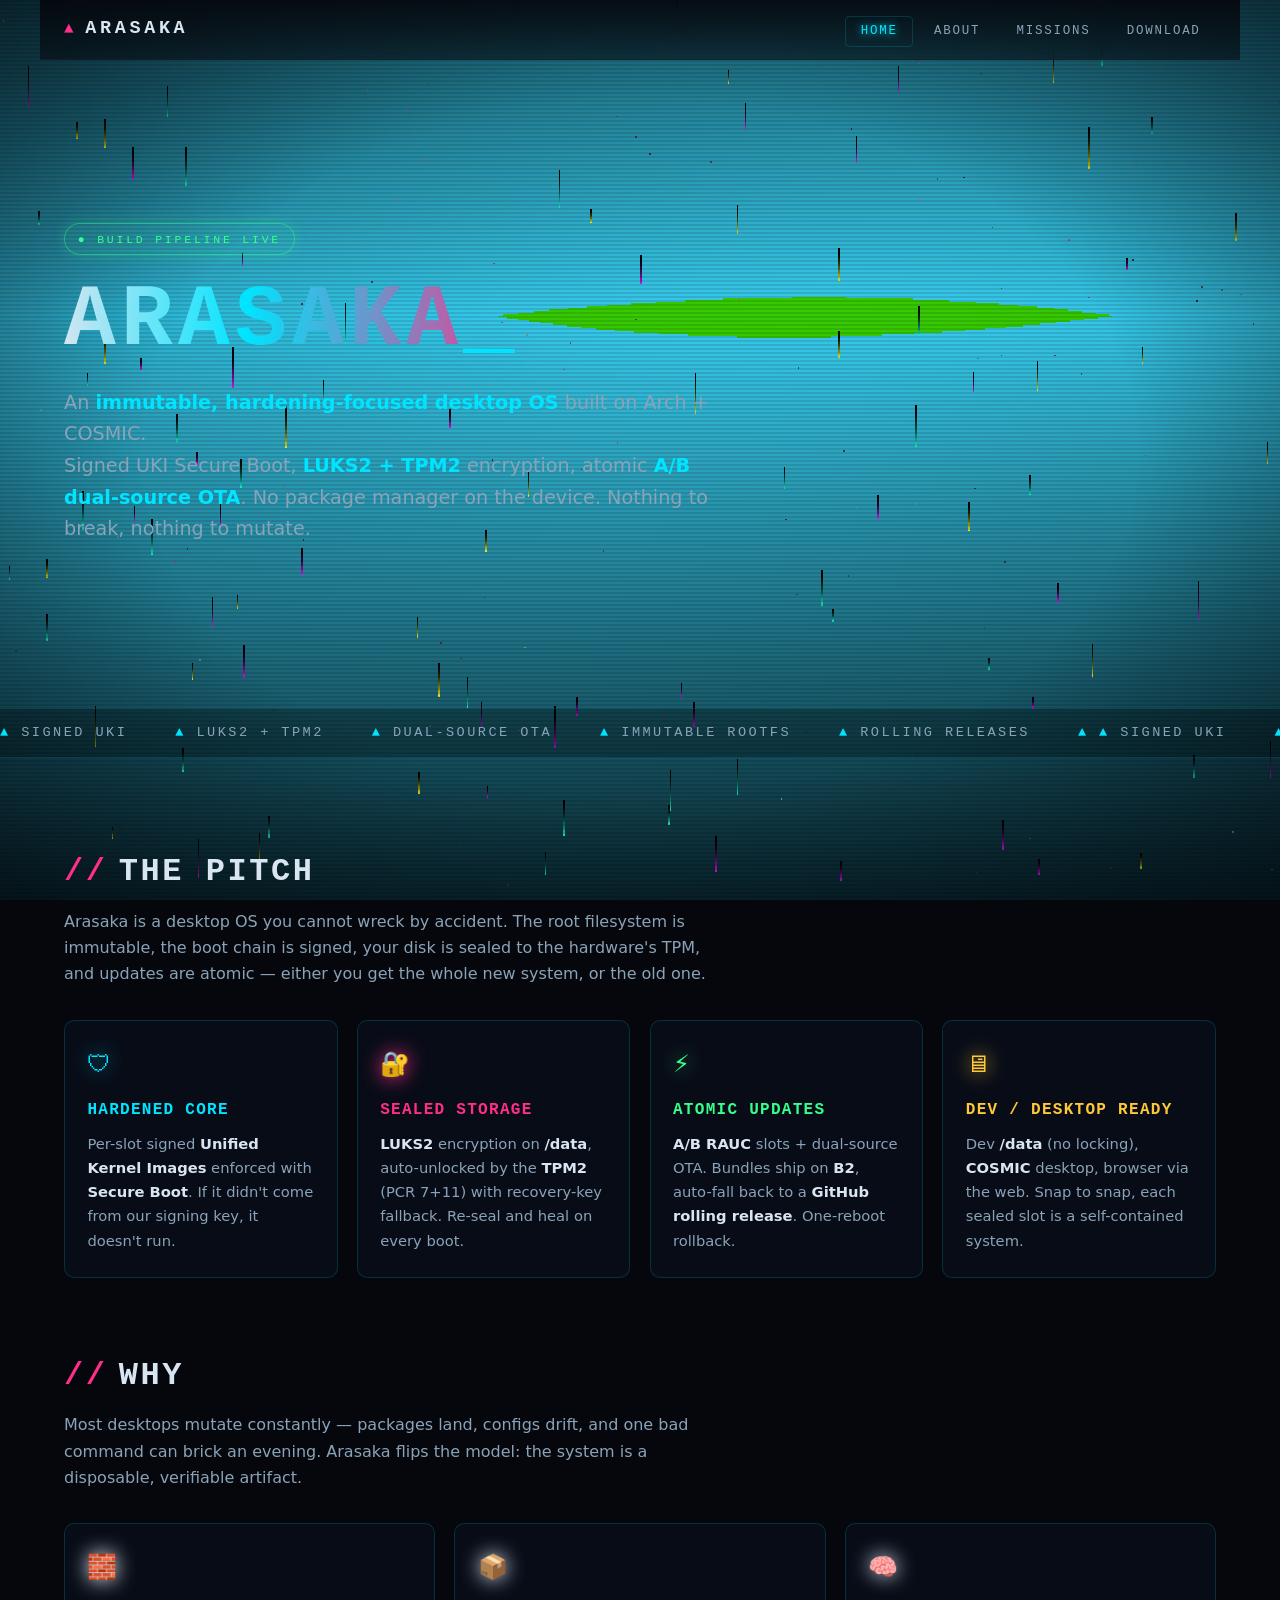
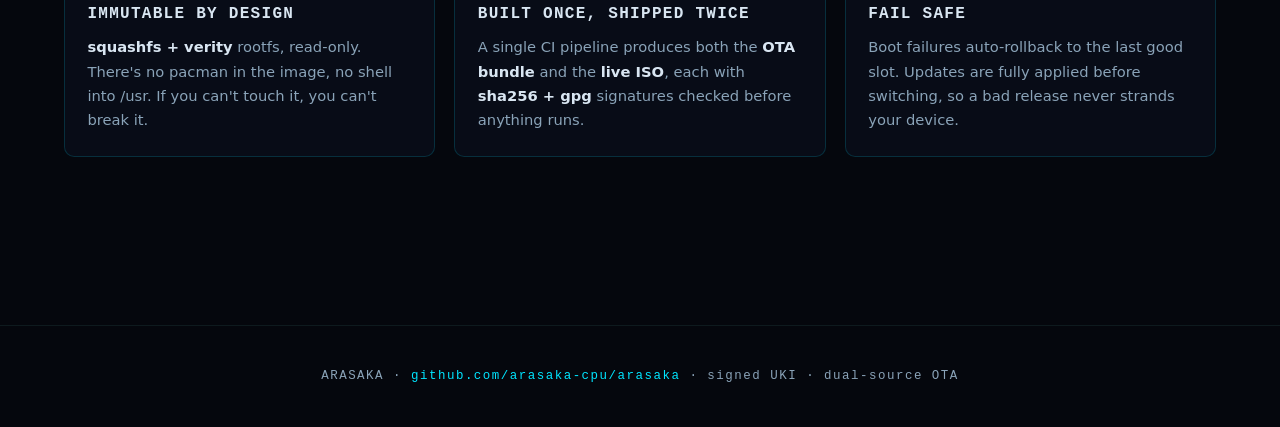
==== index.html @ d81a2105 "feat: static site - WASM background, home/about/missions/download/404 pages" ====
<!DOCTYPE html>
<html lang="en">
<head>
<meta charset="utf-8">
<meta name="viewport" content="width=device-width, initial-scale=1">
<title>ARASAKA — a hardened, immutable desktop OS</title>
<meta name="description" content="Arasaka is an immutable, hardening-focused Arch + COSMIC desktop OS with signed UKI Secure Boot, LUKS2 + TPM2 encryption, and atomic dual-source OTA updates.">
<link rel="icon" href="data:image/svg+xml,%3Csvg xmlns='http://www.w3.org/2000/svg' viewBox='0 0 24 24'%3E%3Cpath fill='%23ff2e88' d='M12 2 2 22h20Z'/%3E%3C/svg%3E">
<link rel="stylesheet" href="assets/css/style.css">
</head>
<body class="scanlines">
<canvas id="bg" aria-hidden="true"></canvas>

<nav>
  <a class="logo" href="index.html"><span class="tri">▲</span>ARASAKA</a>
  <ul>
    <li><a class="link" href="index.html" aria-current="page">Home</a></li>
    <li><a class="link" href="about.html">About</a></li>
    <li><a class="link" href="missions.html">Missions</a></li>
    <li><a class="link" href="download.html">Download</a></li>
  </ul>
</nav>

<div class="hero">
  <span class="badge">● build pipeline live</span>
  <h1>ARASAKA<span class="cursor">_</span></h1>
  <p class="tagline">
    An <b>immutable, hardening-focused desktop OS</b> built on Arch + COSMIC.<br>
    Signed UKI Secure Boot, <b>LUKS2 + TPM2</b> encryption, atomic <b>A/B dual-source OTA</b>.
    No package manager on the device. Nothing to break, nothing to mutate.
  </p>
</div>

<div class="ticker" aria-hidden="true">
  <div class="ticker-track">
    <span><b>▲</b> SIGNED UKI</span>
    <span><b>▲</b> LUKS2 + TPM2</span>
    <span><b>▲</b> DUAL-SOURCE OTA</span>
    <span><b>▲</b> IMMUTABLE ROOTFS</span>
    <span><b>▲</b> ROLLING RELEASES</span>
    <span><b>▲</b> <b>▲</b> SIGNED UKI</span>
    <span><b>▲</b> LUKS2 + TPM2</span>
    <span><b>▲</b> DUAL-SOURCE OTA</span>
    <span><b>▲</b> IMMUTABLE ROOTFS</span>
    <span><b>▲</b> ROLLING RELEASES</span>
  </div>
</div>

<main>
  <section>
    <h2 class="sec">The pitch</h2>
    <p class="sec-sub">
      Arasaka is a desktop OS you cannot wreck by accident. The root filesystem is
      immutable, the boot chain is signed, your disk is sealed to the hardware's TPM,
      and updates are atomic — either you get the whole new system, or the old one.
    </p>
    <div class="grid">
      <div class="card cyan">
        <div class="icon">🛡</div>
        <h3>Hardened core</h3>
        <p>Per-slot signed <b>Unified Kernel Images</b> enforced with <b>Secure Boot</b>. If it didn't come from our signing key, it doesn't run.</p>
      </div>
      <div class="card magenta">
        <div class="icon">🔐</div>
        <h3>Sealed storage</h3>
        <p><b>LUKS2</b> encryption on <b>/data</b>, auto-unlocked by the <b>TPM2</b> (PCR 7+11) with recovery-key fallback. Re-seal and heal on every boot.</p>
      </div>
      <div class="card green">
        <div class="icon">⚡</div>
        <h3>Atomic updates</h3>
        <p><b>A/B RAUC</b> slots + dual-source OTA. Bundles ship on <b>B2</b>, auto-fall back to a <b>GitHub rolling release</b>. One-reboot rollback.</p>
      </div>
      <div class="card amber">
        <div class="icon">🖥</div>
        <h3>Dev / desktop ready</h3>
        <p>Dev <b>/data</b> (no locking), <b>COSMIC</b> desktop, browser via the web. Snap to snap, each sealed slot is a self-contained system.</p>
      </div>
    </div>
  </section>

  <section>
    <h2 class="sec">Why</h2>
    <p class="sec-sub">
      Most desktops mutate constantly — packages land, configs drift, and one bad
      command can brick an evening. Arasaka flips the model: the system is a
      disposable, verifiable artifact.
    </p>
    <div class="grid">
      <div class="card">
        <div class="icon cyan">🧱</div>
        <h3>Immutable by design</h3>
        <p><b>squashfs + verity</b> rootfs, read-only. There's no pacman in the image, no shell into /usr. If you can't touch it, you can't break it.</p>
      </div>
      <div class="card">
        <div class="icon magenta">📦</div>
        <h3>Built once, shipped twice</h3>
        <p>A single CI pipeline produces both the <b>OTA bundle</b> and the <b>live ISO</b>, each with <b>sha256 + gpg</b> signatures checked before anything runs.</p>
      </div>
      <div class="card">
        <div class="icon green">🧠</div>
        <h3>Fail safe</h3>
        <p>Boot failures auto-rollback to the last good slot. Updates are fully applied before switching, so a bad release never strands your device.</p>
      </div>
    </div>
  </section>
</main>

<footer>
  <p>ARASAKA · <a href="https://github.com/arasaka-cpu/arasaka" target="_blank" rel="noopener">github.com/arasaka-cpu/arasaka</a> · signed UKI · dual-source OTA</p>
</footer>

<script src="assets/js/loader.js" defer></script>
</body>
</html>
---- assets/css/style.css ----
/* =============================================================
   ARASAKA site theme — neon cyberpunk, no JS for the pretty parts.
   Motion is: CSS keyframes + a WASM-rendered <canvas> background.
   ============================================================= */

:root {
  --bg: #05070d;
  --panel: rgba(10, 16, 28, 0.72);
  --panel-solid: #0a101c;
  --line: rgba(0, 229, 255, 0.16);
  --line-soft: rgba(127, 255, 240, 0.08);
  --cyan: #00e5ff;
  --magenta: #ff2e88;
  --green: #37ff8b;
  --amber: #ffc837;
  --text: #d9e6f2;
  --text-dim: #8aa3b8;
  --mono: "JetBrains Mono", "Fira Code", ui-monospace, "Cascadia Mono", Consolas, monospace;
  --sans: "Inter", system-ui, -apple-system, "Segoe UI", Roboto, sans-serif;
}

* { box-sizing: border-box; margin: 0; padding: 0; }

html { scroll-behavior: smooth; }

body {
  background: var(--bg);
  color: var(--text);
  font-family: var(--sans);
  line-height: 1.65;
  min-height: 100vh;
  overflow-x: hidden;
}

::selection { background: var(--magenta); color: #fff; }

/* ---------- animated WASM background ---------- */
#bg {
  position: fixed;
  inset: 0;
  width: 100%;
  height: 100%;
  z-index: -2;
  object-fit: cover;
  image-rendering: pixelated;
  opacity: 0.9;
}

/* CRT scanlines + vignette (pure CSS) */
.scanlines::before {
  content: "";
  position: fixed;
  inset: 0;
  z-index: -1;
  pointer-events: none;
  background: repeating-linear-gradient(
    0deg,
    rgba(0, 0, 0, 0) 0px,
    rgba(0, 0, 0, 0) 2px,
    rgba(0, 0, 0, 0.22) 3px,
    rgba(0, 0, 0, 0) 4px
  );
}
.scanlines::after {
  content: "";
  position: fixed;
  inset: 0;
  z-index: -1;
  pointer-events: none;
  background: radial-gradient(
    ellipse at center,
    rgba(0, 0, 0, 0) 55%,
    rgba(2, 4, 10, 0.55) 100%
  );
}

/* ---------- nav ---------- */
nav {
  position: sticky;
  top: 0;
  z-index: 50;
  display: flex;
  align-items: center;
  justify-content: space-between;
  gap: 1rem;
  padding: 0.9rem 1.5rem;
  max-width: 1200px;
  margin: 0 auto;
  flex-wrap: wrap;
  background: linear-gradient(180deg, rgba(5, 7, 13, 0.9), rgba(5, 7, 13, 0.55));
  backdrop-filter: blur(10px);
  border-bottom: 1px solid var(--line-soft);
}

.logo {
  font-family: var(--mono);
  font-weight: 800;
  font-size: 1.15rem;
  letter-spacing: 0.2em;
  text-decoration: none;
  color: var(--text);
  display: flex;
  align-items: center;
  gap: 0.5rem;
  white-space: nowrap;
}
.logo .tri { color: var(--magenta); font-size: 1rem; animation: pulse 2.4s infinite; }

nav ul {
  list-style: none;
  display: flex;
  gap: 0.35rem;
  flex-wrap: wrap;
}
nav a.link {
  font-family: var(--mono);
  font-size: 0.78rem;
  letter-spacing: 0.14em;
  text-transform: uppercase;
  text-decoration: none;
  color: var(--text-dim);
  padding: 0.45rem 0.9rem;
  border: 1px solid transparent;
  border-radius: 4px;
  transition: color 0.15s, border-color 0.15s, box-shadow 0.15s;
}
nav a.link:hover { color: var(--cyan); border-color: var(--line); box-shadow: 0 0 12px rgba(0, 229, 255, 0.25); }
nav a.link[aria-current] { color: var(--cyan); border-color: var(--line); text-shadow: 0 0 8px var(--cyan); }

/* ---------- hero ---------- */
.hero {
  min-height: 72vh;
  display: flex;
  flex-direction: column;
  justify-content: center;
  align-items: flex-start;
  gap: 1.4rem;
  padding: 4rem 1.5rem;
  max-width: 1200px;
  margin: 0 auto;
}

.badge {
  font-family: var(--mono);
  font-size: 0.72rem;
  letter-spacing: 0.24em;
  text-transform: uppercase;
  color: var(--green);
  border: 1px solid rgba(55, 255, 139, 0.4);
  padding: 0.35rem 0.8rem;
  border-radius: 999px;
  background: rgba(55, 255, 139, 0.06);
  box-shadow: 0 0 14px rgba(55, 255, 139, 0.2);
  animation: pulse 3s infinite;
}

h1 {
  font-family: var(--mono);
  font-size: clamp(2.6rem, 8vw, 5.4rem);
  font-weight: 800;
  letter-spacing: 0.06em;
  line-height: 1;
  text-transform: uppercase;
  background: linear-gradient(90deg, var(--text) 0%, var(--cyan) 40%, var(--magenta) 100%);
  -webkit-background-clip: text;
  background-clip: text;
  color: transparent;
  text-shadow: 0 0 40px rgba(0, 229, 255, 0.15);
}

h1 .cursor {
  color: var(--cyan);
  background: linear-gradient(90deg, var(--text) 0%, var(--cyan) 40%, var(--magenta) 100%);
  -webkit-background-clip: text;
  background-clip: text;
  animation: blink 1s steps(2) infinite;
}

.hero p.tagline {
  max-width: 56ch;
  color: var(--text-dim);
  font-size: clamp(1rem, 1.8vw, 1.2rem);
}
.hero p.tagline b { color: var(--cyan); font-weight: 600; }

/* ---------- sections ---------- */
main { max-width: 1200px; margin: 0 auto; padding: 1rem 1.5rem 6rem; }

section { margin-bottom: 4.5rem; }

h2.sec {
  font-family: var(--mono);
  font-size: clamp(1.4rem, 3vw, 2rem);
  font-weight: 700;
  letter-spacing: 0.08em;
  text-transform: uppercase;
  margin-bottom: 0.6rem;
  display: flex;
  align-items: center;
  gap: 0.7rem;
}
h2.sec::before { content: "//"; color: var(--magenta); }
.sec-sub { color: var(--text-dim); max-width: 64ch; margin-bottom: 2rem; }

/* ---------- cards ---------- */
.grid {
  display: grid;
  grid-template-columns: repeat(auto-fit, minmax(260px, 1fr));
  gap: 1.2rem;
}

.card {
  background: var(--panel);
  border: 1px solid var(--line);
  border-radius: 10px;
  padding: 1.5rem 1.4rem;
  backdrop-filter: blur(6px);
  transition: transform 0.2s, border-color 0.2s, box-shadow 0.2s;
}
.card:hover {
  transform: translateY(-4px);
  border-color: rgba(0, 229, 255, 0.5);
  box-shadow: 0 8px 30px rgba(0, 229, 255, 0.12);
}
.card .icon {
  font-size: 1.5rem;
  margin-bottom: 0.8rem;
  filter: drop-shadow(0 0 10px currentColor);
}
.card.cyan { color: var(--cyan); }
.card.magenta { color: var(--magenta); }
.card.green { color: var(--green); }
.card.amber { color: var(--amber); }
.card h3 { font-family: var(--mono); font-size: 1rem; letter-spacing: 0.08em; text-transform: uppercase; margin-bottom: 0.5rem; }
.card p { color: var(--text-dim); font-size: 0.92rem; }
.card p b { color: var(--text); }

/* ---------- glitch title ---------- */
.glitch {
  position: relative;
  display: inline-block;
}
.glitch::before,
.glitch::after {
  content: attr(data-text);
  position: absolute;
  inset: 0;
  pointer-events: none;
}
.glitch::before {
  color: var(--magenta);
  transform: translate(-2px, -1px);
  animation: glitch-a 2.4s infinite steps(2, end);
  opacity: 0.75;
}
.glitch::after {
  color: var(--cyan);
  transform: translate(2px, 1px);
  animation: glitch-b 3.1s infinite steps(2, end);
  opacity: 0.75;
}

/* ---------- ticker ---------- */
.ticker {
  overflow: hidden;
  border-top: 1px solid var(--line);
  border-bottom: 1px solid var(--line);
  padding: 0.8rem 0;
  margin-bottom: 4.5rem;
  background: rgba(0, 0, 0, 0.3);
}
.ticker-track {
  display: flex;
  gap: 3rem;
  width: max-content;
  white-space: nowrap;
  animation: ticker 28s linear infinite;
}
.ticker-track span { font-family: var(--mono); font-size: 0.85rem; letter-spacing: 0.18em; text-transform: uppercase; color: var(--text-dim); }
.ticker-track span b { color: var(--cyan); font-weight: 600; }

/* ---------- timeline / missions ---------- */
.timeline { border-left: 1px solid var(--line); margin-left: 0.5rem; padding-left: 1.6rem; }
.tl-item { position: relative; margin-bottom: 2.2rem; }
.tl-item::before {
  content: "";
  position: absolute;
  left: -1.6rem;
  top: 0.4rem;
  width: 11px;
  height: 11px;
  border-radius: 50%;
  background: var(--cyan);
  box-shadow: 0 0 10px var(--cyan);
  transform: translateX(-50%);
}
.tl-item.done::before { background: var(--green); box-shadow: 0 0 10px var(--green); }
.tl-item.next::before { background: var(--amber); box-shadow: 0 0 10px var(--amber); }
.tl-item h3 { font-family: var(--mono); font-size: 1rem; letter-spacing: 0.06em; text-transform: uppercase; margin-bottom: 0.3rem; }
.tl-item p { color: var(--text-dim); font-size: 0.95rem; max-width: 70ch; }

.status {
  font-family: var(--mono);
  font-size: 0.7rem;
  letter-spacing: 0.16em;
  padding: 0.2rem 0.6rem;
  border-radius: 4px;
  margin-left: 0.6rem;
  vertical-align: middle;
}
.status.done { color: var(--green); border: 1px solid rgba(55,255,139,0.5); }
.status.next { color: var(--amber); border: 1px solid rgba(255,200,55,0.5); }
.status.now { color: var(--cyan); border: 1px solid rgba(0,229,255,0.5); }

/* progress bars (pure CSS animation) */
.bar {
  height: 8px;
  max-width: 420px;
  border-radius: 999px;
  background: rgba(255, 255, 255, 0.06);
  border: 1px solid var(--line-soft);
  overflow: hidden;
  margin-top: 0.7rem;
}
.bar > div {
  height: 100%;
  background: linear-gradient(90deg, var(--cyan), var(--magenta));
  border-radius: 999px;
  animation: grow 1.4s cubic-bezier(0.2, 0.8, 0.2, 1) both;
}

/* ---------- download page ---------- */
.dl-block { margin-bottom: 2.6rem; }
.dl-block h3 { font-family: var(--mono); font-size: 1.05rem; letter-spacing: 0.06em; text-transform: uppercase; margin-bottom: 0.8rem; color: var(--cyan); }
.dl-block p { color: var(--text-dim); max-width: 72ch; margin-bottom: 0.8rem; }
.dl-block p b { color: var(--text); }

.code-box {
  font-family: var(--mono);
  font-size: 0.9rem;
  background: rgba(0, 0, 0, 0.5);
  border: 1px solid var(--line);
  border-left: 3px solid var(--cyan);
  border-radius: 6px;
  padding: 0.9rem 1.1rem;
  margin: 0.8rem 0 1.2rem;
  overflow-x: auto;
  white-space: pre-wrap;
  word-break: break-all;
}

.big-btn {
  display: inline-flex;
  align-items: center;
  gap: 0.7rem;
  font-family: var(--mono);
  font-size: 0.9rem;
  font-weight: 600;
  letter-spacing: 0.12em;
  text-transform: uppercase;
  text-decoration: none;
  color: var(--bg);
  background: linear-gradient(90deg, var(--cyan), var(--magenta));
  padding: 0.95rem 1.8rem;
  border-radius: 8px;
  box-shadow: 0 0 24px rgba(0, 229, 255, 0.35);
  transition: transform 0.15s, box-shadow 0.2s;
}
.big-btn:hover { transform: translateY(-2px); box-shadow: 0 0 40px rgba(255, 46, 136, 0.5); }

/* ---------- footer ---------- */
footer {
  border-top: 1px solid var(--line-soft);
  padding: 2.5rem 1.5rem;
  text-align: center;
  color: var(--text-dim);
  font-family: var(--mono);
  font-size: 0.78rem;
  letter-spacing: 0.12em;
}
footer a { color: var(--cyan); text-decoration: none; }
footer a:hover { text-shadow: 0 0 8px var(--cyan); }

/* ---------- page hero ---------- */
.page-hero { padding: 3.5rem 1.5rem 2.5rem; max-width: 1200px; margin: 0 auto; }
.page-hero h1 { font-size: clamp(2rem, 6vw, 3.6rem); }
.page-hero .sub { color: var(--text-dim); max-width: 68ch; margin-top: 1rem; font-size: 1.05rem; }

/* ---------- keyframes ---------- */
@keyframes pulse {
  0%, 100% { opacity: 1; }
  50% { opacity: 0.45; }
}
@keyframes blink { 0%, 49% { opacity: 1; } 50%, 100% { opacity: 0; } }
@keyframes ticker {
  from { transform: translateX(0); }
  to { transform: translateX(-50%); }
}
@keyframes grow {
  from { width: 0; }
}
@keyframes glitch-a {
  0%, 86%, 100% { clip-path: inset(0 0 100% 0); transform: translate(0, 0); }
  87% { clip-path: inset(10% 0 55% 0); transform: translate(-3px, -2px); }
  91% { clip-path: inset(60% 0 5% 0); transform: translate(3px, 1px); }
  95% { clip-path: inset(30% 0 40% 0); transform: translate(-2px, 2px); }
}
@keyframes glitch-b {
  0%, 82%, 100% { clip-path: inset(100% 0 0 0); transform: translate(0, 0); }
  83% { clip-path: inset(45% 0 30% 0); transform: translate(3px, 1px); }
  88% { clip-path: inset(10% 0 70% 0); transform: translate(-3px, -1px); }
  94% { clip-path: inset(70% 0 10% 0); transform: translate(2px, -2px); }
}

/* ---------- reduced motion ---------- */
@media (prefers-reduced-motion: reduce) {
  .glitch::before, .glitch::after { animation: none; display: none; }
  .ticker-track { animation: none; }
  .bar > div { animation: none; }
  .logo .tri { animation: none; }
  #bg { display: none; }
  html { scroll-behavior: auto; }
}

/* ---------- responsive ---------- */
@media (max-width: 640px) {
  nav { justify-content: center; }
  .hero { min-height: 60vh; align-items: center; text-align: center; }
  .hero p.tagline { margin: 0 auto; }
}
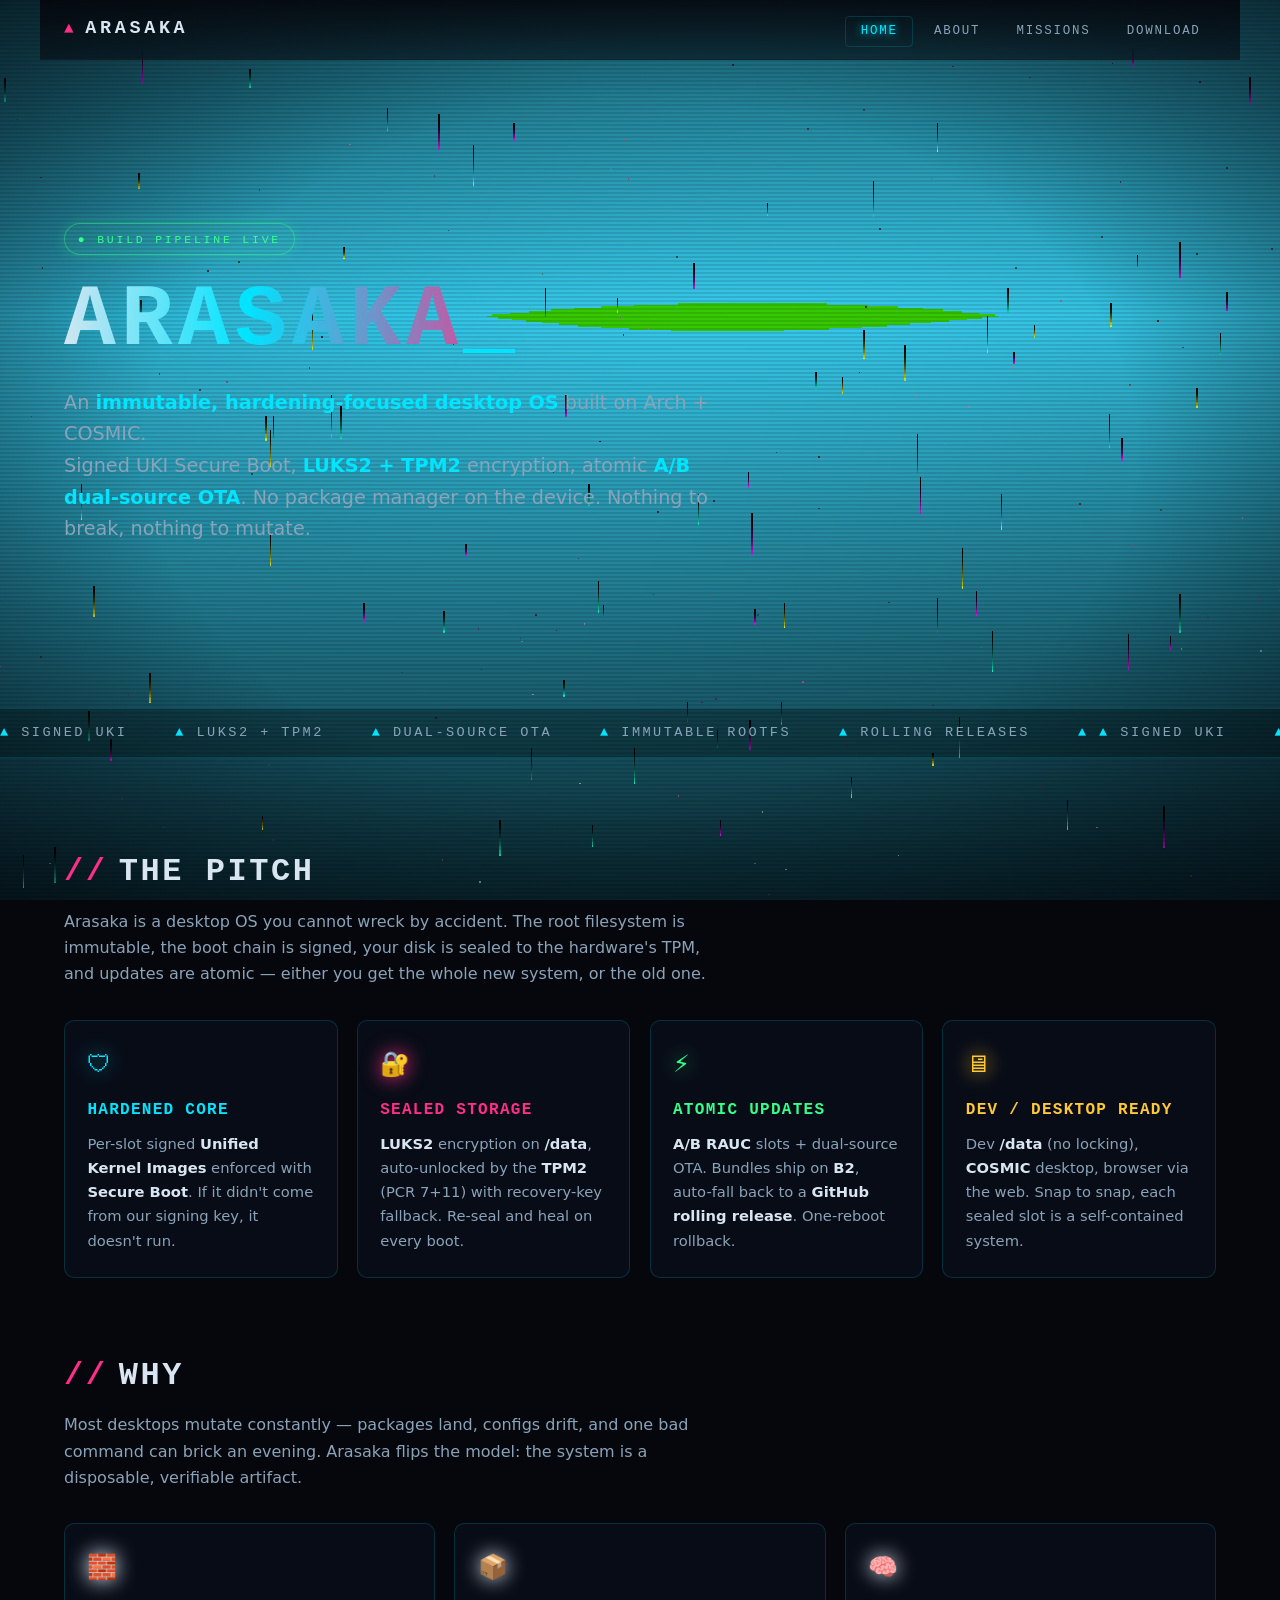
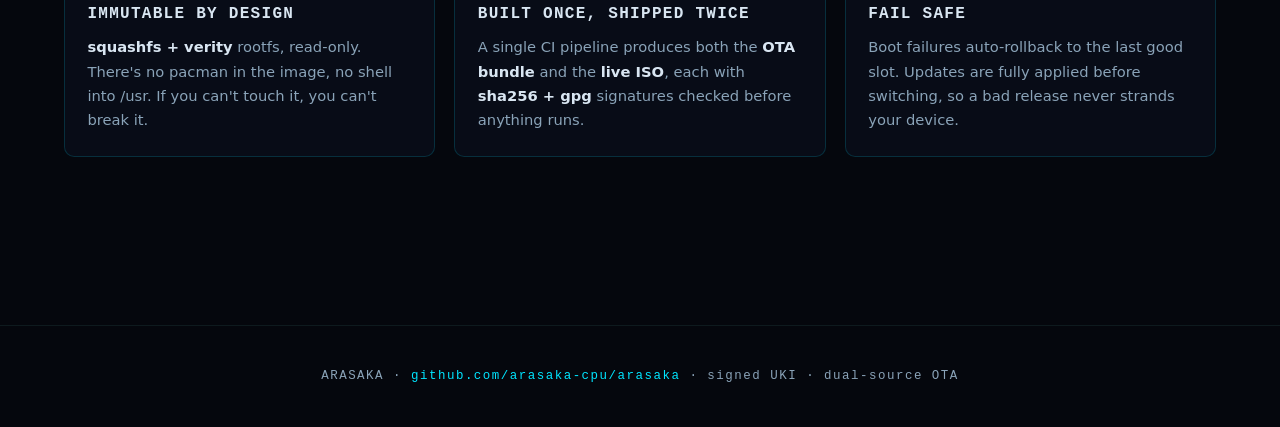
==== commit 25457ccf: "seo: add sitemap.xml, robots.txt, and keyword/OG meta tags - robots.txt: allow all + point to sitema" ====
--- a/index.html
+++ b/index.html
@@ -4,7 +4,13 @@
 <meta charset="utf-8">
 <meta name="viewport" content="width=device-width, initial-scale=1">
 <title>ARASAKA — a hardened, immutable desktop OS</title>
-<meta name="description" content="Arasaka is an immutable, hardening-focused Arch + COSMIC desktop OS with signed UKI Secure Boot, LUKS2 + TPM2 encryption, and atomic dual-source OTA updates.">
+<meta name="description" content="Arasaka is an immutable, hardening-focused Arch + COSMIC desktop Linux OS with signed UKI Secure Boot, LUKS2 + TPM2 encryption, and atomic dual-source OTA updates.">
+<meta name="keywords" content="arasaka, arasaka-os, arasaka os, linux, linux os, linux distro, desktop os, immutable os, immutable linux, arch linux, cosmic desktop, secure boot, tpm2, luks2, rolling release, open source">
+<meta property="og:type" content="website">
+<meta property="og:site_name" content="ARASAKA">
+<meta property="og:title" content="ARASAKA — hardened, immutable desktop Linux OS">
+<meta property="og:description" content="Immutable Arch + COSMIC desktop Linux. Signed UKI Secure Boot, LUKS2 + TPM2, atomic A/B OTA updates. Download the rolling ISO.">
+<link rel="canonical" href="https://arasaka-cpu.github.io/arasaka-site/">
 <link rel="icon" href="data:image/svg+xml,%3Csvg xmlns='http://www.w3.org/2000/svg' viewBox='0 0 24 24'%3E%3Cpath fill='%23ff2e88' d='M12 2 2 22h20Z'/%3E%3C/svg%3E">
 <link rel="stylesheet" href="assets/css/style.css">
 </head>
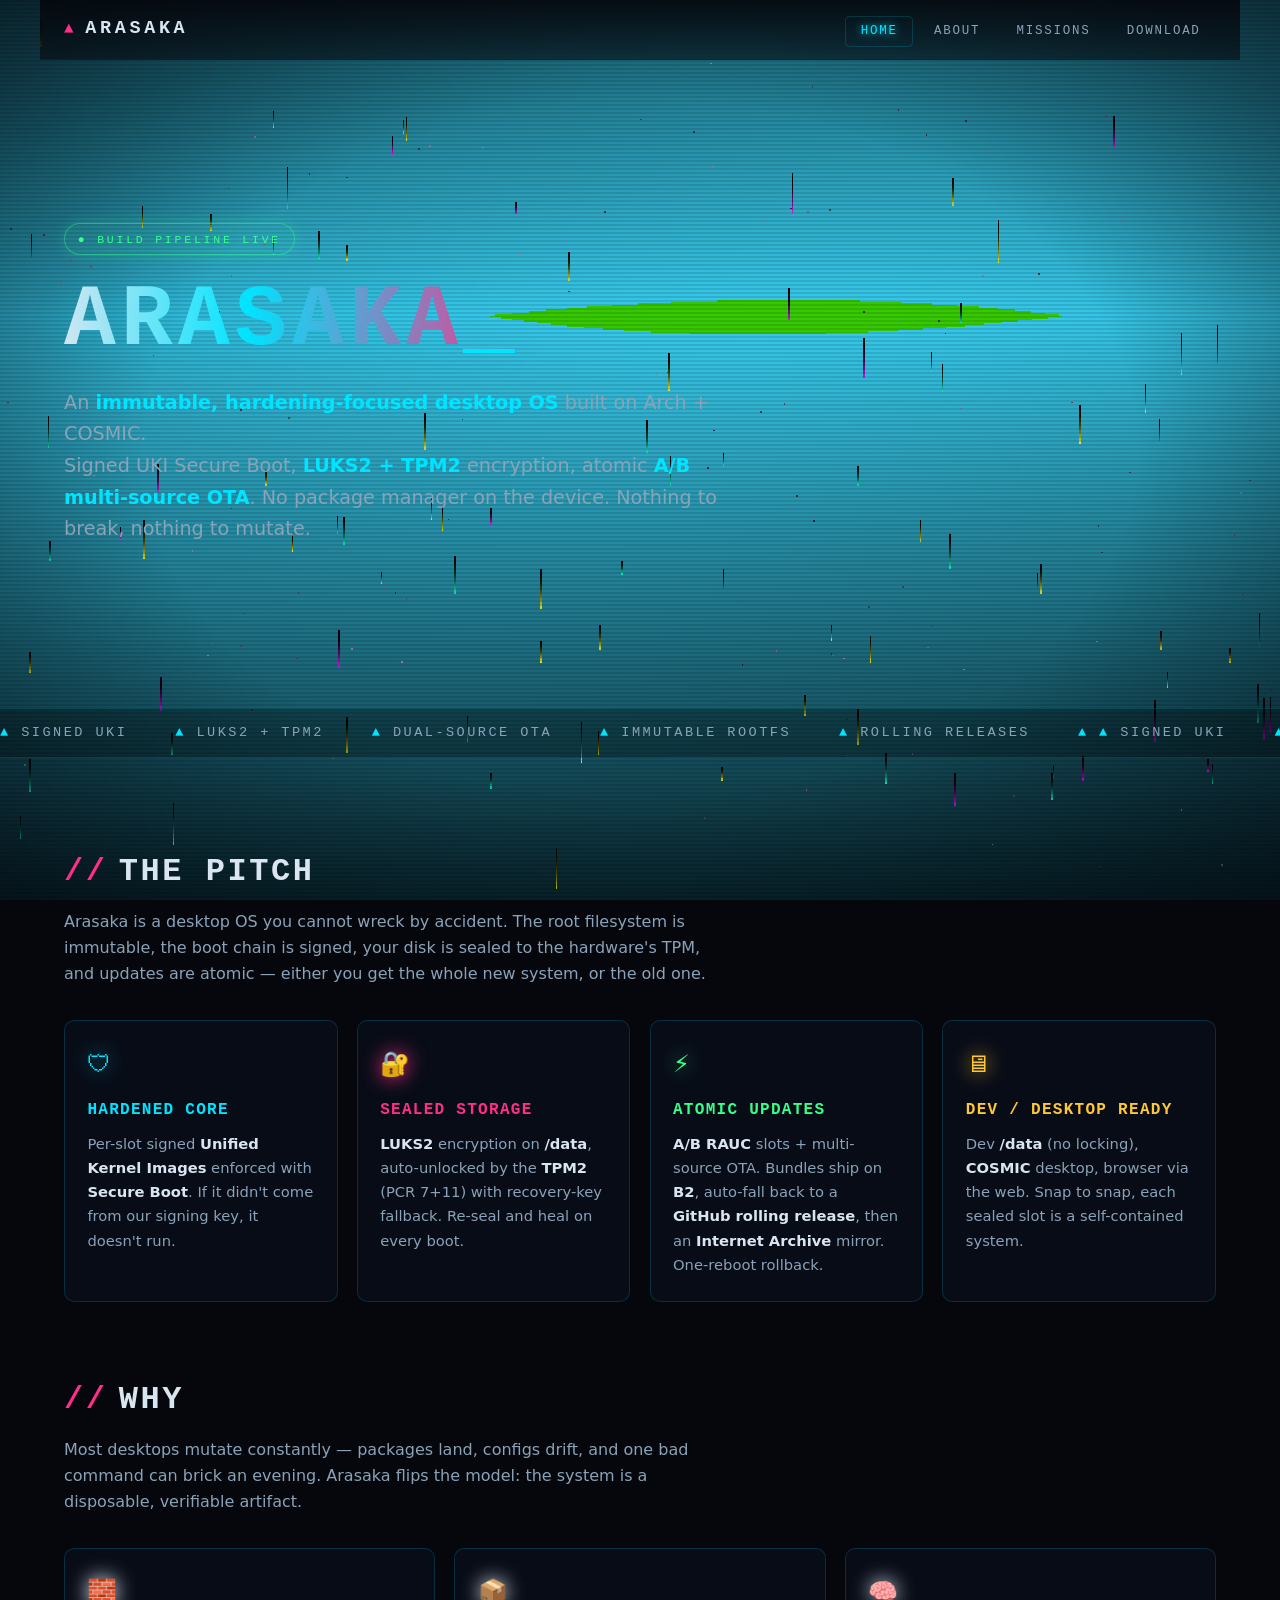
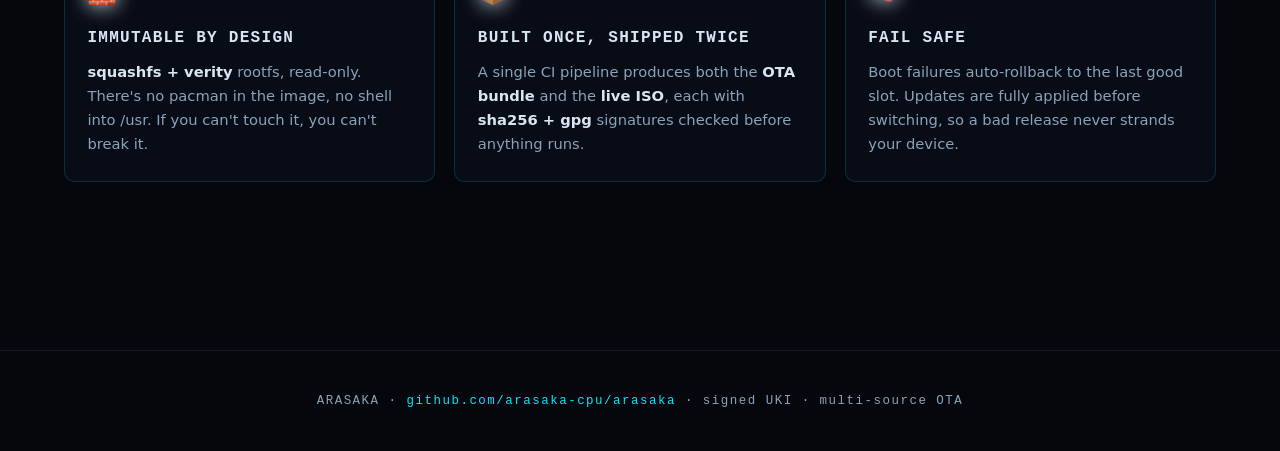
==== commit 90262145: "docs: multi-source OTA (B2 + GitHub + Internet Archive), worker streams B2 server-side" ====
--- a/index.html
+++ b/index.html
@@ -4,7 +4,7 @@
 <meta charset="utf-8">
 <meta name="viewport" content="width=device-width, initial-scale=1">
 <title>ARASAKA — a hardened, immutable desktop OS</title>
-<meta name="description" content="Arasaka is an immutable, hardening-focused Arch + COSMIC desktop Linux OS with signed UKI Secure Boot, LUKS2 + TPM2 encryption, and atomic dual-source OTA updates.">
+<meta name="description" content="Arasaka is an immutable, hardening-focused Arch + COSMIC desktop Linux OS with signed UKI Secure Boot, LUKS2 + TPM2 encryption, and atomic multi-source OTA updates.">
 <meta name="keywords" content="arasaka, arasaka-os, arasaka os, linux, linux os, linux distro, desktop os, immutable os, immutable linux, arch linux, cosmic desktop, secure boot, tpm2, luks2, rolling release, open source">
 <meta property="og:type" content="website">
 <meta property="og:site_name" content="ARASAKA">
@@ -32,7 +32,7 @@
   <h1>ARASAKA<span class="cursor">_</span></h1>
   <p class="tagline">
     An <b>immutable, hardening-focused desktop OS</b> built on Arch + COSMIC.<br>
-    Signed UKI Secure Boot, <b>LUKS2 + TPM2</b> encryption, atomic <b>A/B dual-source OTA</b>.
+    Signed UKI Secure Boot, <b>LUKS2 + TPM2</b> encryption, atomic <b>A/B multi-source OTA</b>.
     No package manager on the device. Nothing to break, nothing to mutate.
   </p>
 </div>
@@ -74,7 +74,7 @@
       <div class="card green">
         <div class="icon">⚡</div>
         <h3>Atomic updates</h3>
-        <p><b>A/B RAUC</b> slots + dual-source OTA. Bundles ship on <b>B2</b>, auto-fall back to a <b>GitHub rolling release</b>. One-reboot rollback.</p>
+        <p><b>A/B RAUC</b> slots + multi-source OTA. Bundles ship on <b>B2</b>, auto-fall back to a <b>GitHub rolling release</b>, then an <b>Internet Archive</b> mirror. One-reboot rollback.</p>
       </div>
       <div class="card amber">
         <div class="icon">🖥</div>
@@ -112,7 +112,7 @@
 </main>
 
 <footer>
-  <p>ARASAKA · <a href="https://github.com/arasaka-cpu/arasaka" target="_blank" rel="noopener">github.com/arasaka-cpu/arasaka</a> · signed UKI · dual-source OTA</p>
+  <p>ARASAKA · <a href="https://github.com/arasaka-cpu/arasaka" target="_blank" rel="noopener">github.com/arasaka-cpu/arasaka</a> · signed UKI · multi-source OTA</p>
 </footer>
 
 <script src="assets/js/loader.js" defer></script>
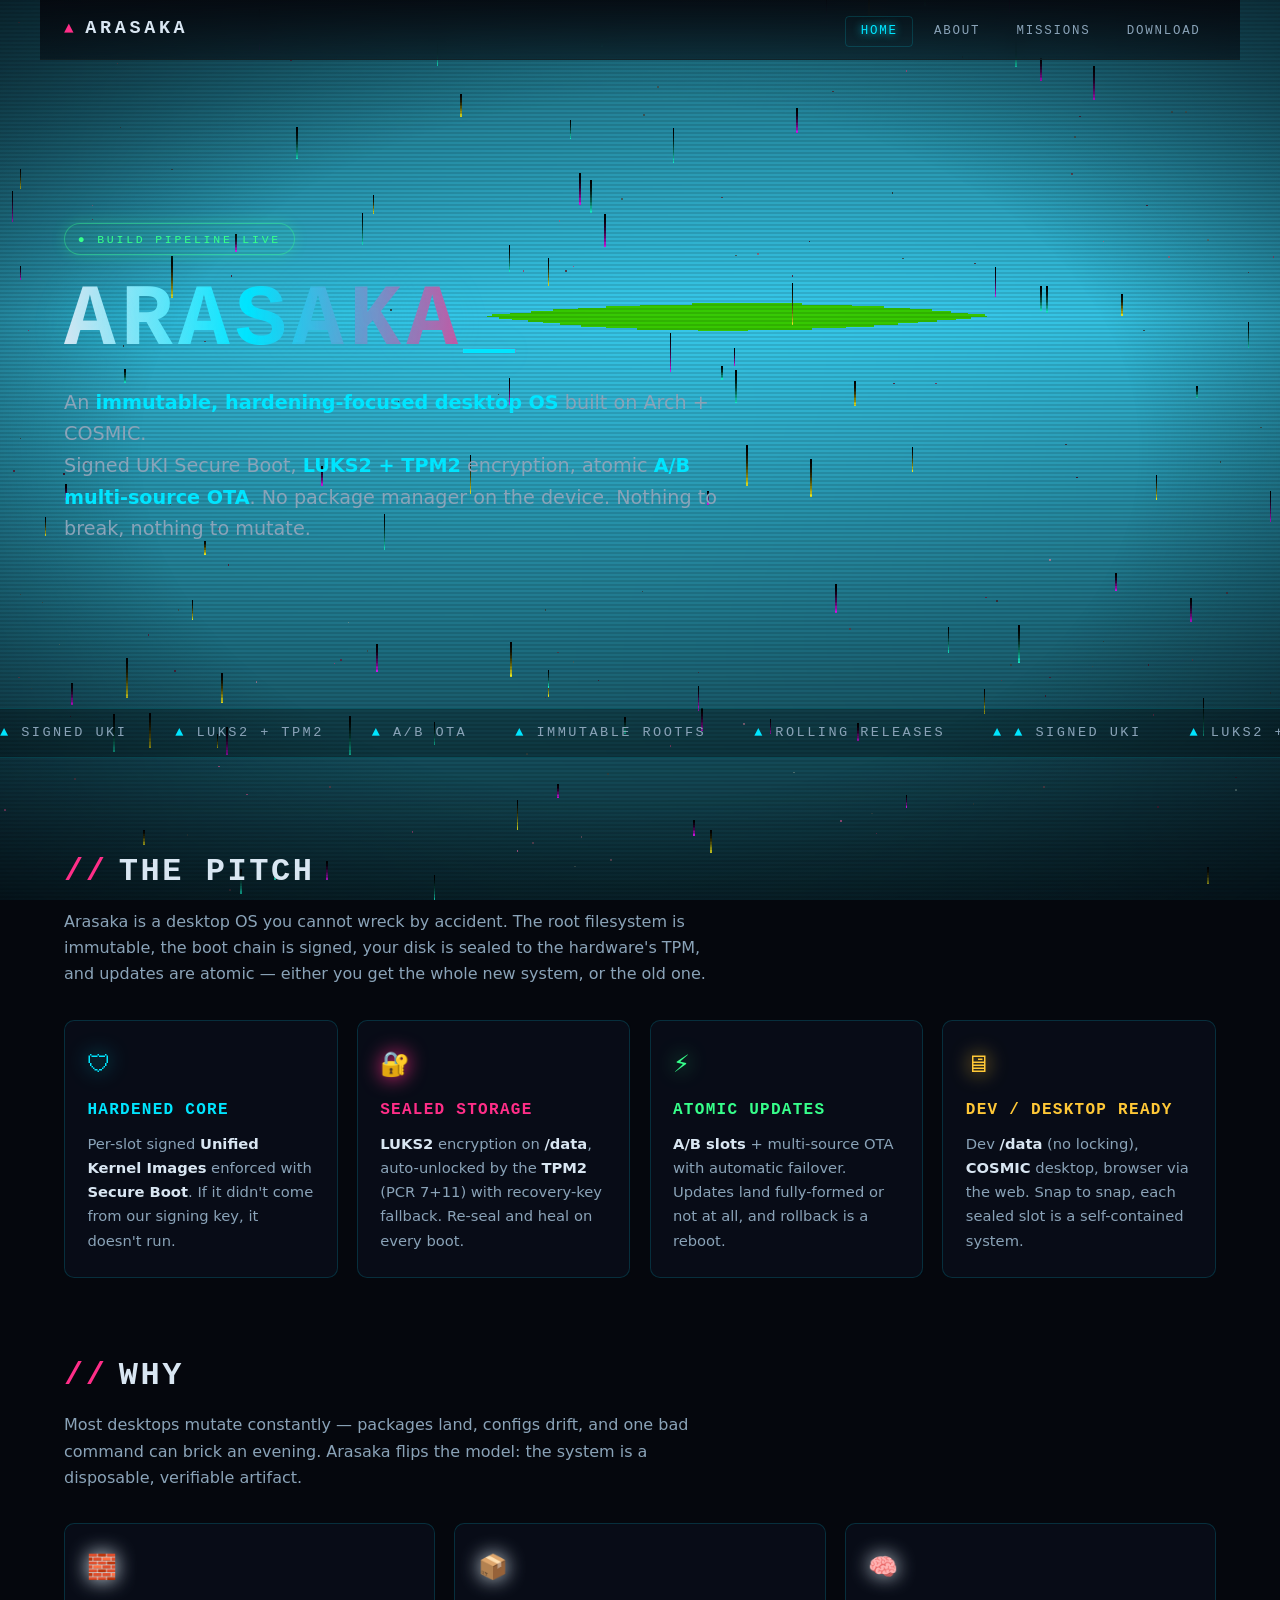
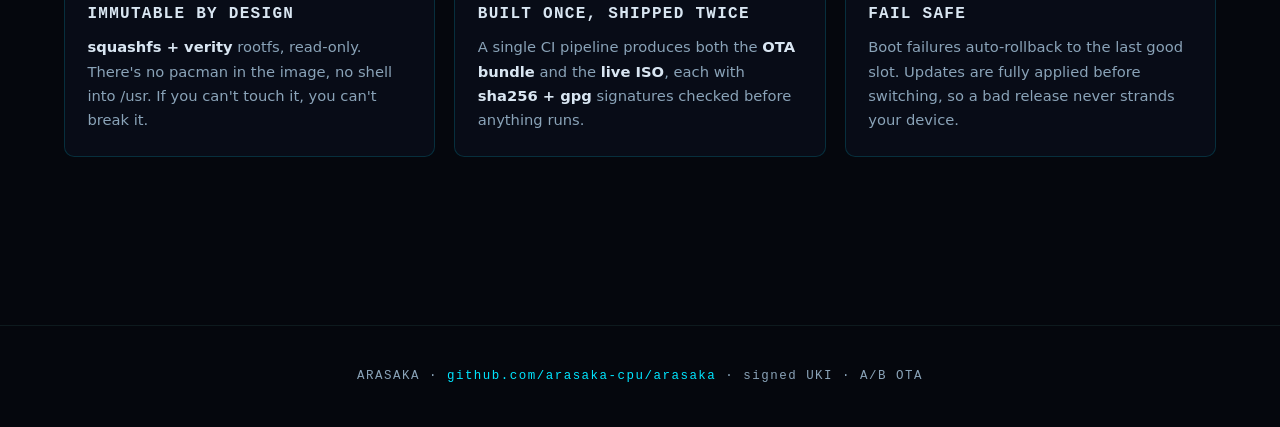
==== commit 6a636039: "docs: scrub infrastructure details from public site Remove all mentions of Backblaze B2, GitHub rele" ====
--- a/index.html
+++ b/index.html
@@ -41,12 +41,12 @@
   <div class="ticker-track">
     <span><b>▲</b> SIGNED UKI</span>
     <span><b>▲</b> LUKS2 + TPM2</span>
-    <span><b>▲</b> DUAL-SOURCE OTA</span>
+    <span><b>▲</b> A/B OTA</span>
     <span><b>▲</b> IMMUTABLE ROOTFS</span>
     <span><b>▲</b> ROLLING RELEASES</span>
     <span><b>▲</b> <b>▲</b> SIGNED UKI</span>
     <span><b>▲</b> LUKS2 + TPM2</span>
-    <span><b>▲</b> DUAL-SOURCE OTA</span>
+    <span><b>▲</b> A/B OTA</span>
     <span><b>▲</b> IMMUTABLE ROOTFS</span>
     <span><b>▲</b> ROLLING RELEASES</span>
   </div>
@@ -74,7 +74,7 @@
       <div class="card green">
         <div class="icon">⚡</div>
         <h3>Atomic updates</h3>
-        <p><b>A/B RAUC</b> slots + multi-source OTA. Bundles ship on <b>B2</b>, auto-fall back to a <b>GitHub rolling release</b>, then an <b>Internet Archive</b> mirror. One-reboot rollback.</p>
+        <p><b>A/B slots</b> + multi-source OTA with automatic failover. Updates land fully-formed or not at all, and rollback is a reboot.</p>
       </div>
       <div class="card amber">
         <div class="icon">🖥</div>
@@ -112,7 +112,7 @@
 </main>
 
 <footer>
-  <p>ARASAKA · <a href="https://github.com/arasaka-cpu/arasaka" target="_blank" rel="noopener">github.com/arasaka-cpu/arasaka</a> · signed UKI · multi-source OTA</p>
+  <p>ARASAKA · <a href="https://github.com/arasaka-cpu/arasaka" target="_blank" rel="noopener">github.com/arasaka-cpu/arasaka</a> · signed UKI · A/B OTA</p>
 </footer>
 
 <script src="assets/js/loader.js" defer></script>
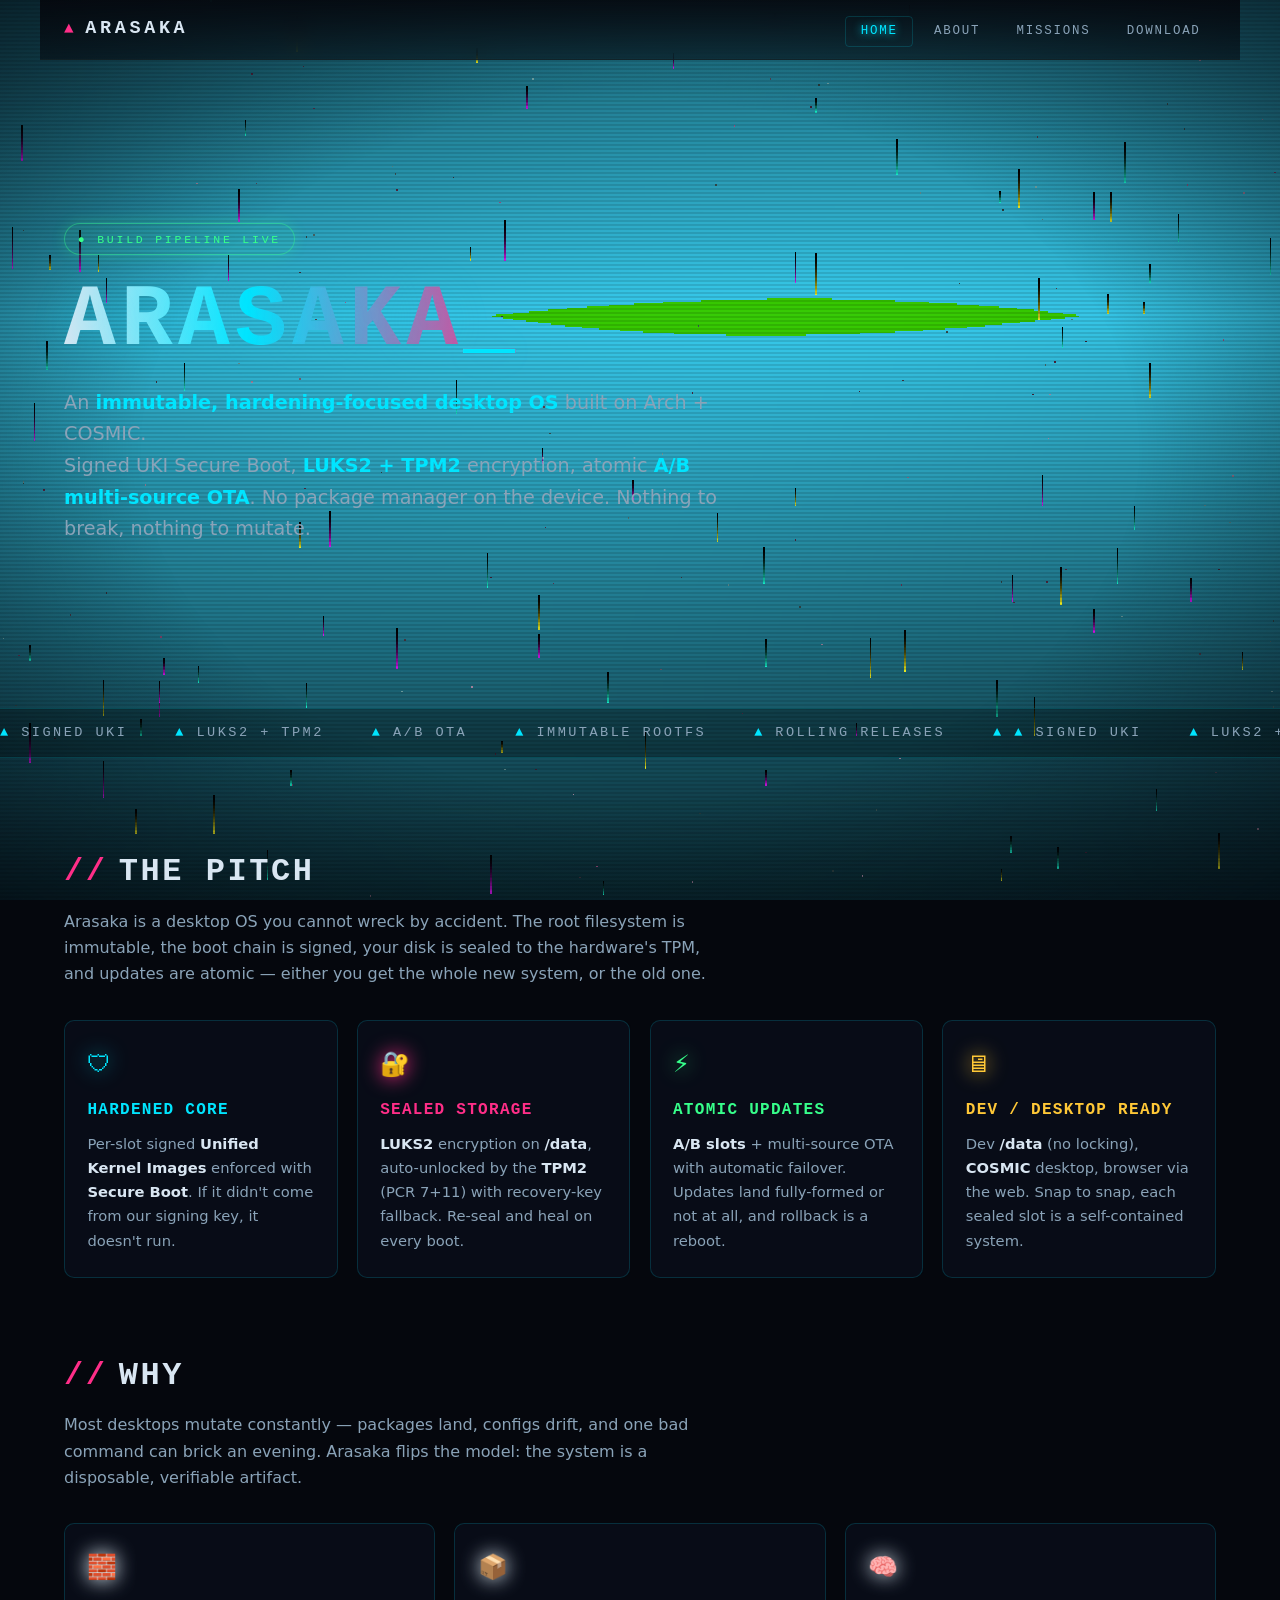
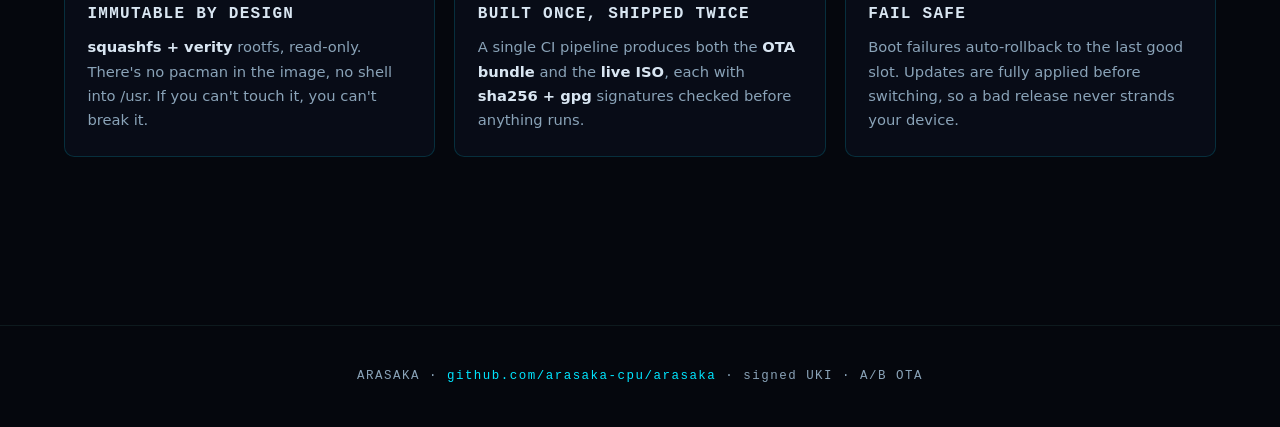
==== commit 32325f56: "Update index.html" ====
--- a/index.html
+++ b/index.html
@@ -13,6 +13,7 @@
 <link rel="canonical" href="https://arasaka-cpu.github.io/arasaka-site/">
 <link rel="icon" href="data:image/svg+xml,%3Csvg xmlns='http://www.w3.org/2000/svg' viewBox='0 0 24 24'%3E%3Cpath fill='%23ff2e88' d='M12 2 2 22h20Z'/%3E%3C/svg%3E">
 <link rel="stylesheet" href="assets/css/style.css">
+<meta name="msvalidate.01" content="59C41828286CEC2D5288B1613FC5E5F9" />
 </head>
 <body class="scanlines">
 <canvas id="bg" aria-hidden="true"></canvas>
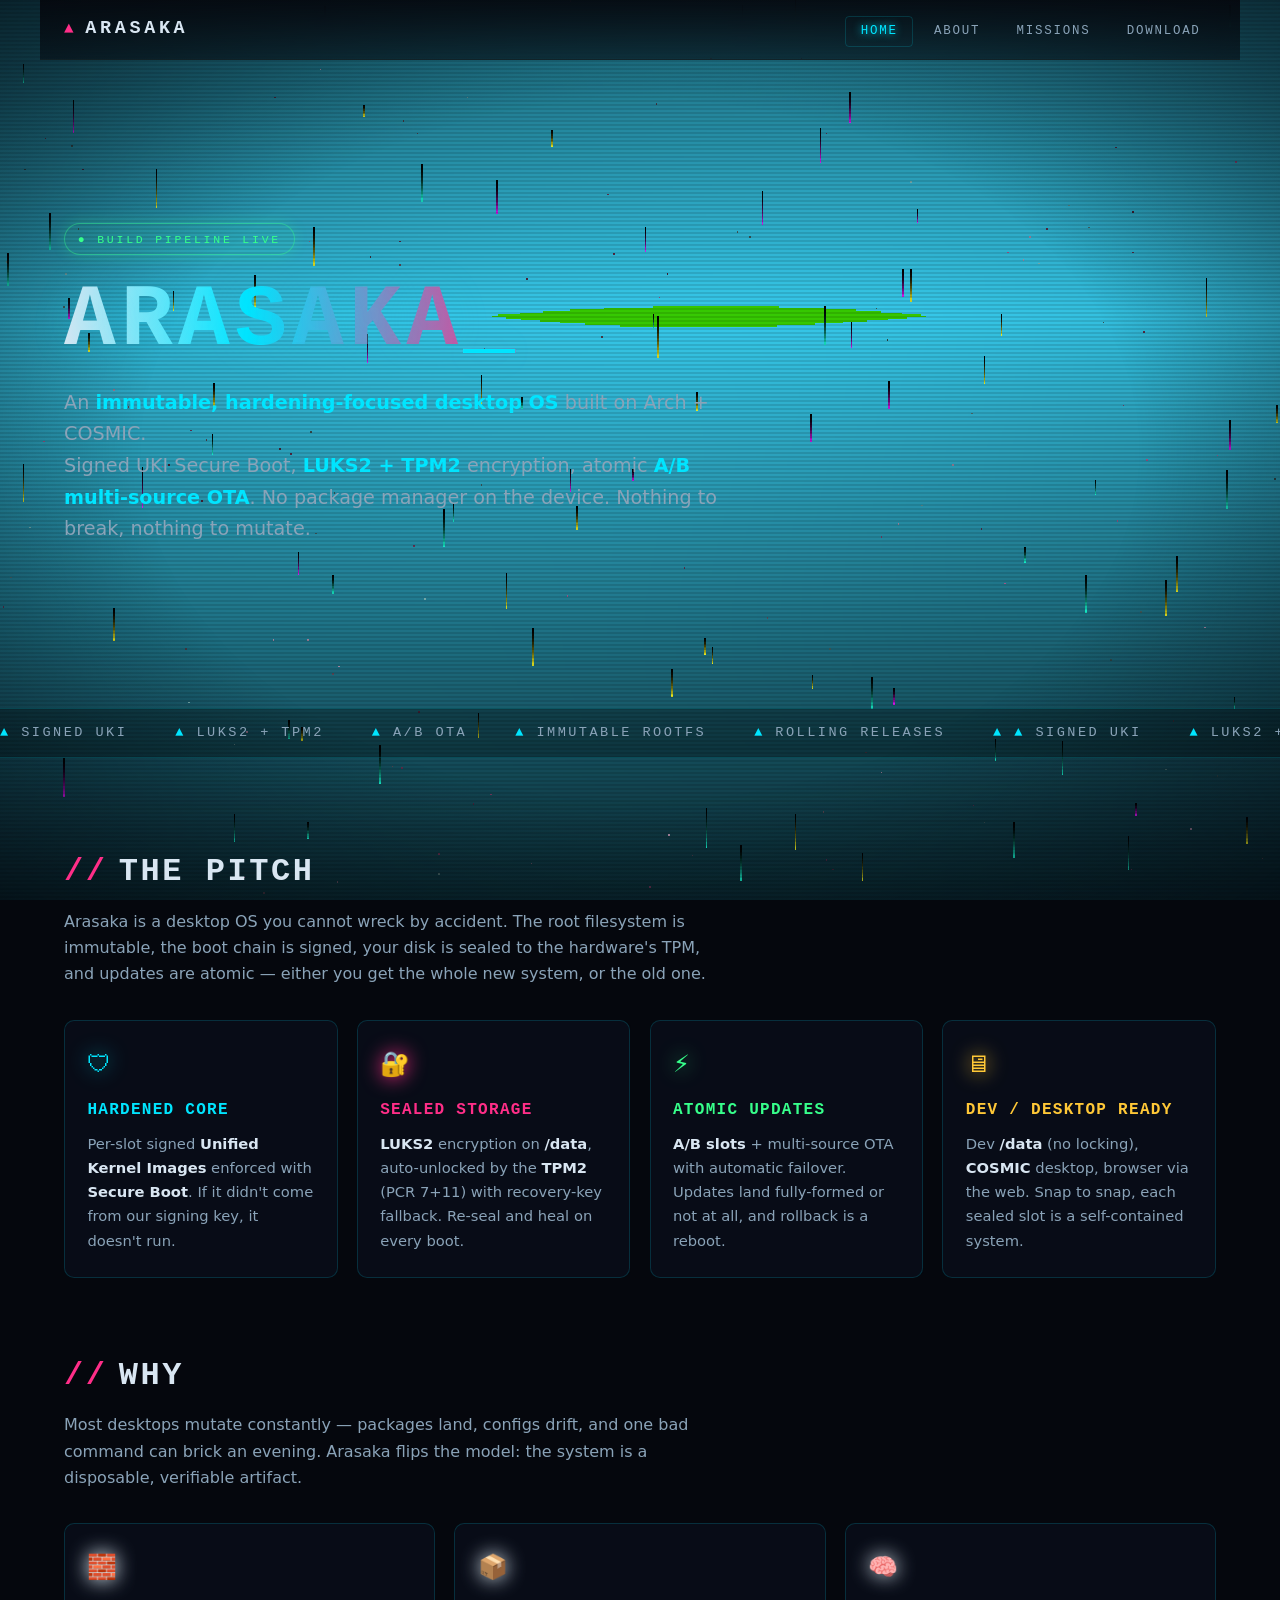
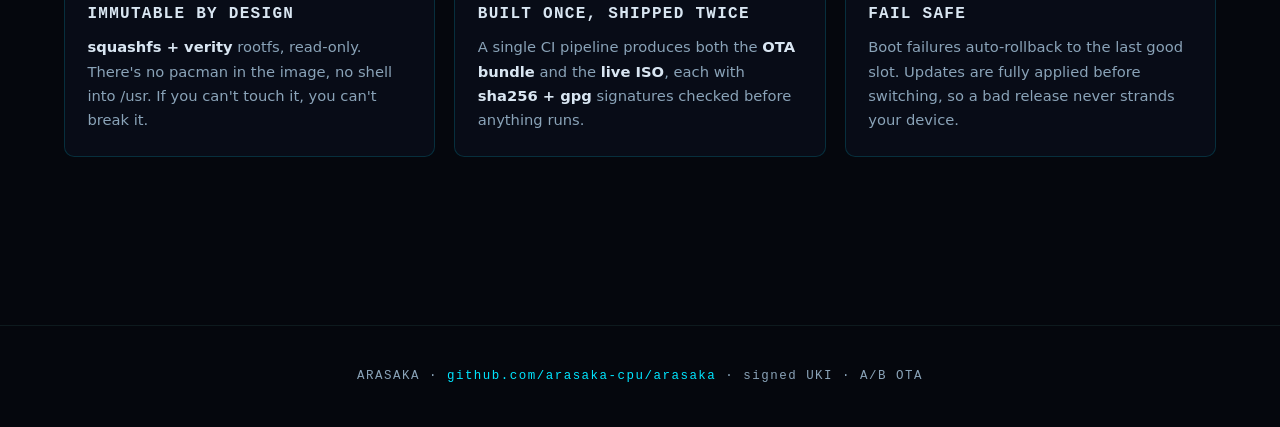
==== commit e86ffaa4: "Add Bing site verification meta to head of index.html" ====
--- a/index.html
+++ b/index.html
@@ -3,9 +3,10 @@
 <head>
 <meta charset="utf-8">
 <meta name="viewport" content="width=device-width, initial-scale=1">
+<meta name="msvalidate.01" content="59C41828286CEC2D5288B1613FC5E5F9">
 <title>ARASAKA — a hardened, immutable desktop OS</title>
 <meta name="description" content="Arasaka is an immutable, hardening-focused Arch + COSMIC desktop Linux OS with signed UKI Secure Boot, LUKS2 + TPM2 encryption, and atomic multi-source OTA updates.">
-<meta name="keywords" content="arasaka, arasaka-os, arasaka os, linux, linux os, linux distro, desktop os, immutable os, immutable linux, arch linux, cosmic desktop, secure boot, tpm2, luks2, rolling release, open source">
+<meta name="keywords" content="arasaka, arasaka-os, arasaka os, linux, linux os, linux distro, desktop os, immutable os, immutable linux, arch linux, cosmic desktop, secure boot, tpm2, luks2, rolling [...]
 <meta property="og:type" content="website">
 <meta property="og:site_name" content="ARASAKA">
 <meta property="og:title" content="ARASAKA — hardened, immutable desktop Linux OS">
@@ -13,7 +14,6 @@
 <link rel="canonical" href="https://arasaka-cpu.github.io/arasaka-site/">
 <link rel="icon" href="data:image/svg+xml,%3Csvg xmlns='http://www.w3.org/2000/svg' viewBox='0 0 24 24'%3E%3Cpath fill='%23ff2e88' d='M12 2 2 22h20Z'/%3E%3C/svg%3E">
 <link rel="stylesheet" href="assets/css/style.css">
-<meta name="msvalidate.01" content="59C41828286CEC2D5288B1613FC5E5F9" />
 </head>
 <body class="scanlines">
 <canvas id="bg" aria-hidden="true"></canvas>
